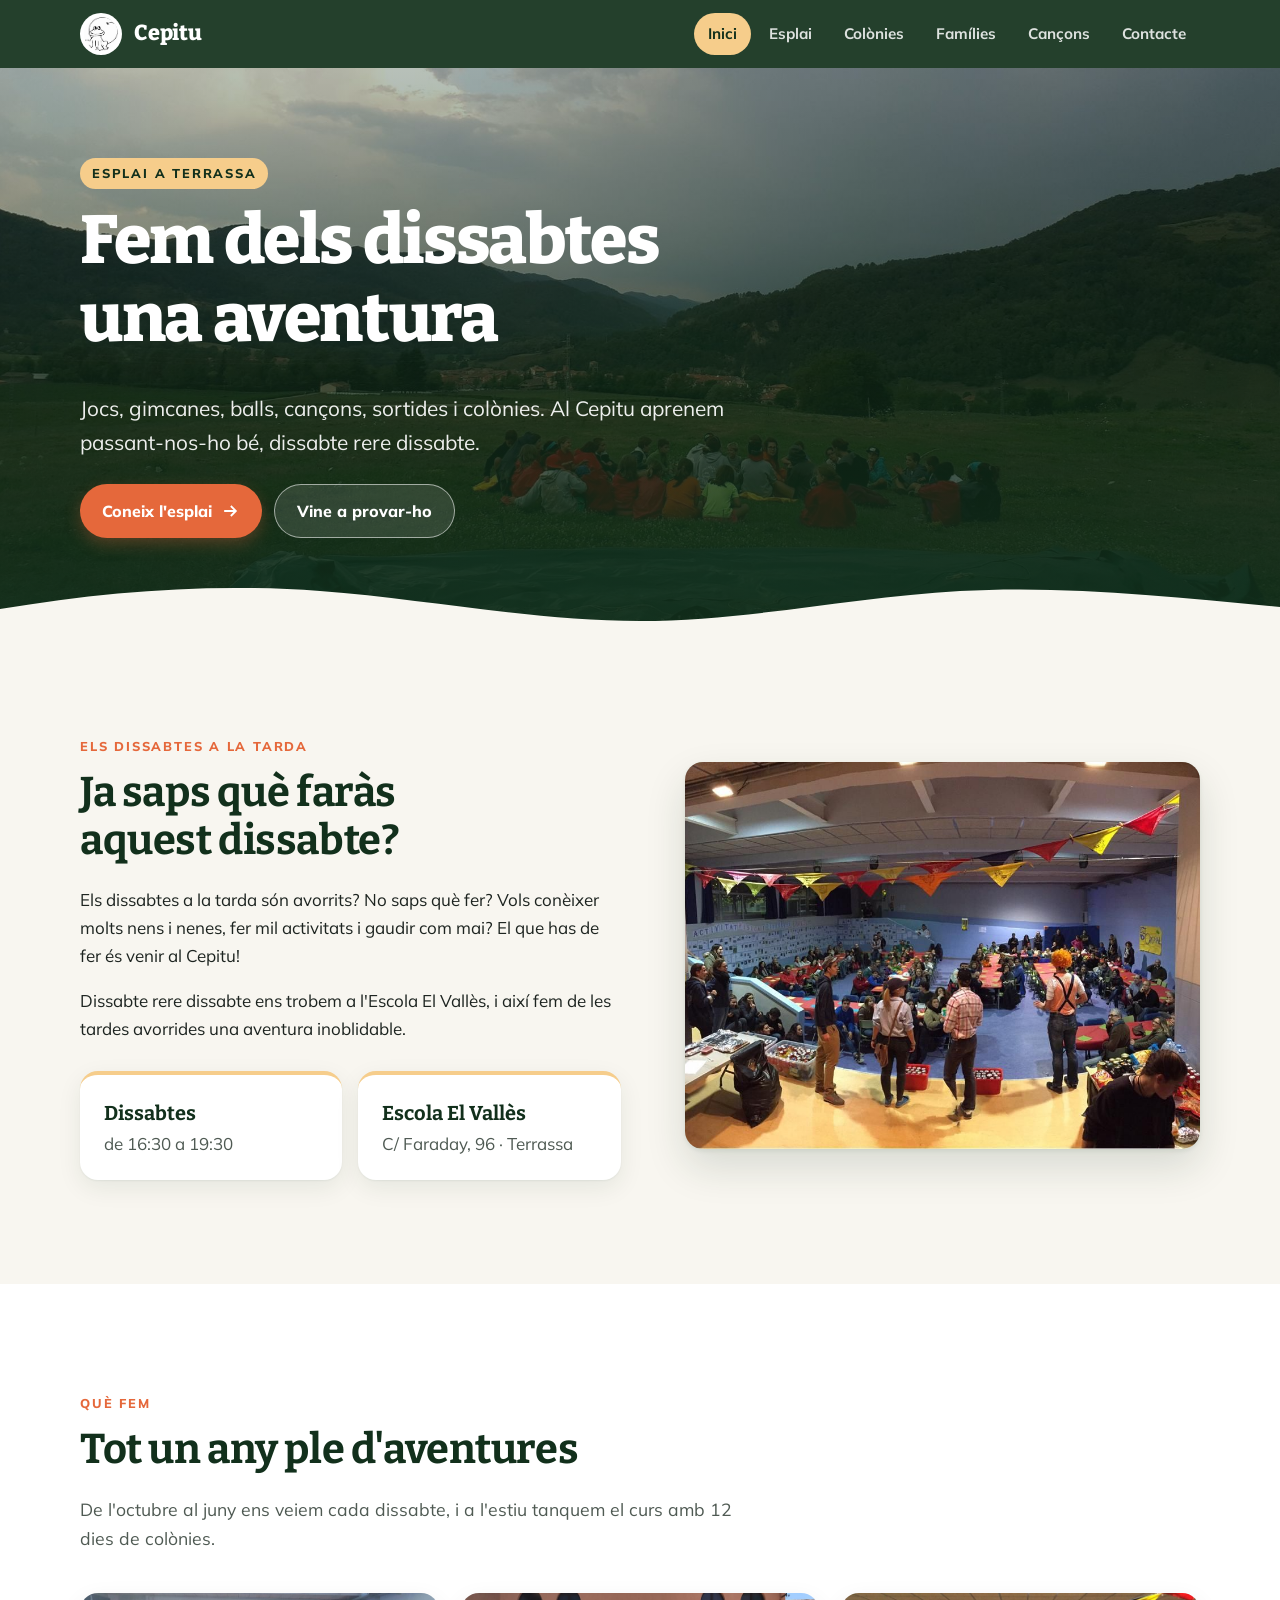
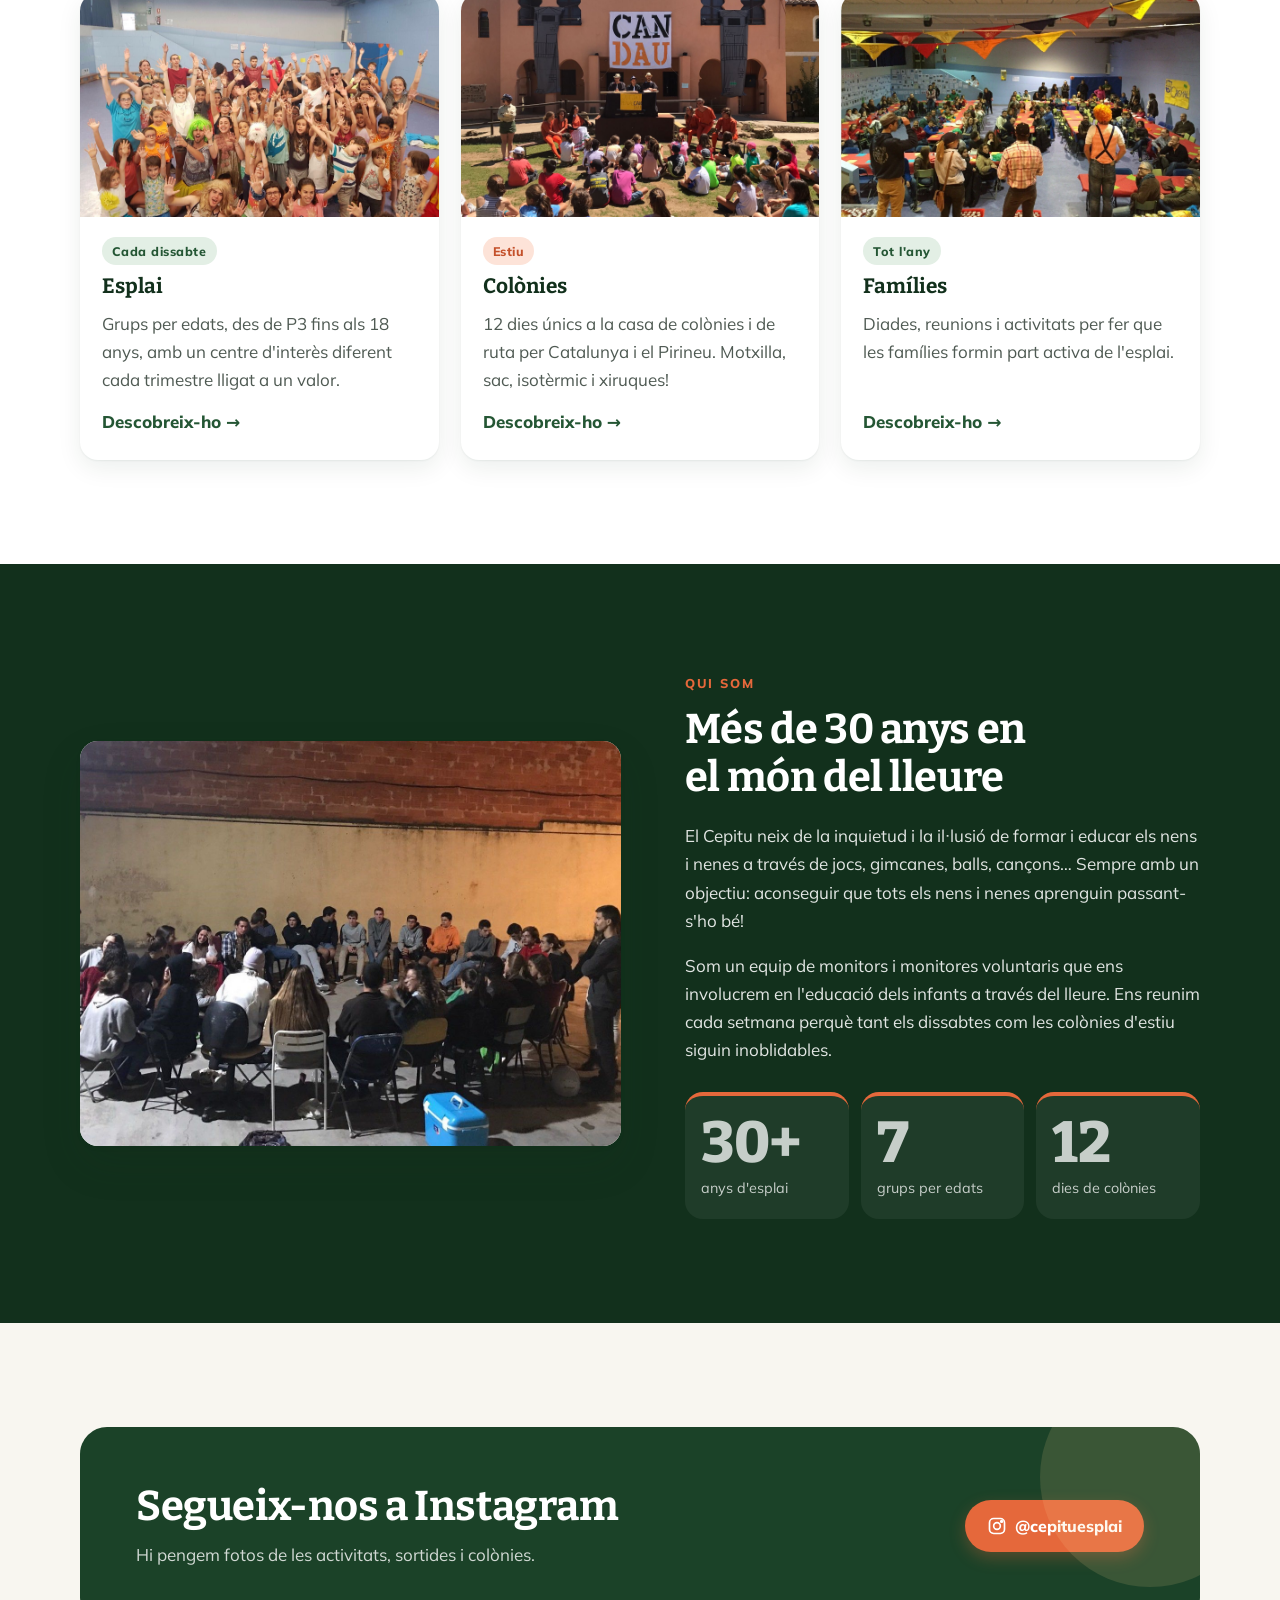
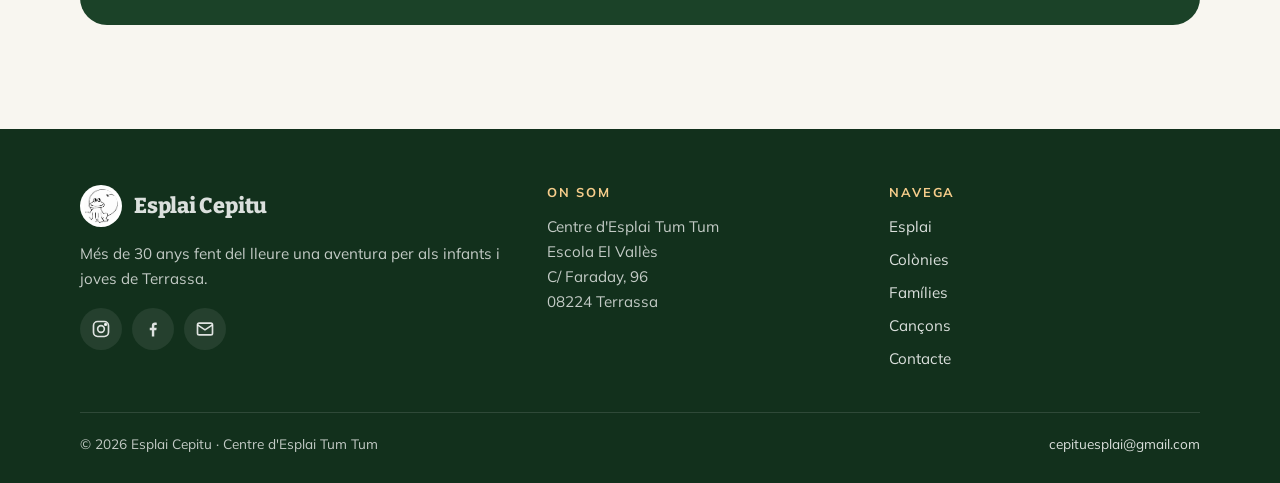
==== index.html @ 1e0032db "Web nova de l'Esplai Cepitu Web estàtica feta de zero (HTML, CSS i JS sense build) amb textos, fotos" ====
<!doctype html>
<html lang="ca">
<head>
  <meta charset="utf-8">
  <meta name="viewport" content="width=device-width, initial-scale=1">
  <title>Esplai Cepitu · Terrassa</title>
  <meta name="description" content="Esplai Cepitu (Centre d'Esplai Tum Tum) de Terrassa: esplai els dissabtes, colònies d'estiu i activitats per a infants i joves de 3 a 18 anys.">
  <meta name="theme-color" content="#12301c">
  <meta property="og:title" content="Esplai Cepitu · Terrassa">
  <meta property="og:description" content="Esplai Cepitu (Centre d'Esplai Tum Tum) de Terrassa: esplai els dissabtes, colònies d'estiu i activitats per a infants i joves de 3 a 18 anys.">
  <meta property="og:image" content="assets/img/hero/inici.jpg">
  <meta property="og:locale" content="ca_ES">
  <link rel="icon" href="assets/img/logo/granota.png">
  <link rel="preconnect" href="https://fonts.googleapis.com">
  <link rel="preconnect" href="https://fonts.gstatic.com" crossorigin>
  <link rel="stylesheet" href="https://fonts.googleapis.com/css2?family=Bitter:wght@600;700;800&family=Mulish:wght@400;600;700;800&display=swap">
  <link rel="stylesheet" href="assets/css/style.css">
  <script src="assets/js/main.js" defer></script>
</head>
<body data-page="index">
  <a class="skip-link" href="#main">Salta al contingut</a>

  <header class="site-header">
    <div class="wrap">
      <a class="brand" href="index.html">
        <img src="assets/img/logo/granota.png" alt="" width="42" height="42">
        <span>Cepitu</span>
      </a>
      <button class="nav-toggle" type="button" aria-expanded="false" aria-controls="site-nav" aria-label="Obre el menú">
        <svg viewBox="0 0 24 24" fill="none" stroke="currentColor" stroke-width="2.2" aria-hidden="true"><path d="M4 7h16M4 12h16M4 17h16"/></svg>
      </button>
      <nav class="site-nav" id="site-nav" aria-label="Principal">
        <ul>
          <li><a href="index.html" data-page="index">Inici</a></li>
          <li><a href="esplai.html" data-page="esplai">Esplai</a></li>
          <li><a href="colonies.html" data-page="colonies">Colònies</a></li>
          <li><a href="families.html" data-page="families">Famílies</a></li>
          <li><a href="cancons.html" data-page="cancons">Cançons</a></li>
          <li><a href="contacte.html" data-page="contacte">Contacte</a></li>
        </ul>
      </nav>
    </div>
  </header>

  <main id="main">
    <section class="hero">
      <img src="assets/img/hero/inici.jpg" alt="Infants de l'esplai asseguts en rotllana en un prat, amb muntanyes al fons" fetchpriority="high">
      <div class="wrap">
        <span class="eyebrow">Esplai a Terrassa</span>
        <h1>Fem dels dissabtes una aventura</h1>
        <p class="lead">Jocs, gimcanes, balls, cançons, sortides i colònies. Al Cepitu aprenem passant-nos-ho bé, dissabte rere dissabte.</p>
        <div class="btn-row">
          <a class="btn" href="esplai.html">Coneix l'esplai <svg viewBox="0 0 24 24" fill="none" stroke="currentColor" stroke-width="2.2" aria-hidden="true"><path d="M5 12h14M13 6l6 6-6 6"/></svg></a>
          <a class="btn btn--ghost" href="contacte.html">Vine a provar-ho</a>
        </div>
      </div>
    </section>
    <svg class="wave" viewBox="0 0 1440 48" preserveAspectRatio="none" aria-hidden="true"><path fill="currentColor" d="M0 30c120-18 240-26 360-18s240 30 360 30 240-24 360-30 240 6 360 16v20H0z"/></svg>

    <section class="section">
      <div class="wrap split">
        <div class="reveal">
          <span class="eyebrow">Els dissabtes a la tarda</span>
          <h2>Ja saps què faràs aquest dissabte?</h2>
          <p>Els dissabtes a la tarda són avorrits? No saps què fer? Vols conèixer molts nens i nenes, fer mil activitats i gaudir com mai? El que has de fer és venir al Cepitu!</p>
          <p>Dissabte rere dissabte ens trobem a l'Escola El Vallès, i així fem de les tardes avorrides una aventura inoblidable.</p>
          <div class="facts" style="margin-top:28px">
            <div class="fact"><strong>Dissabtes</strong><span>de 16:30 a 19:30</span></div>
            <div class="fact"><strong>Escola El Vallès</strong><span>C/ Faraday, 96 · Terrassa</span></div>
          </div>
        </div>
        <div class="photo photo--tilt reveal">
          <img src="assets/img/galeria/diada.jpg" alt="Infants i monitors de l'esplai durant una diada" loading="lazy">
        </div>
      </div>
    </section>

    <section class="section section--white">
      <div class="wrap">
        <div class="section-head reveal">
          <span class="eyebrow">Què fem</span>
          <h2>Tot un any ple d'aventures</h2>
          <p>De l'octubre al juny ens veiem cada dissabte, i a l'estiu tanquem el curs amb 12 dies de colònies.</p>
        </div>
        <div class="grid grid--3">
        <article class="card reveal">
          <div class="card__img"><img src="assets/img/hero/esplai.jpg" alt="" loading="lazy"></div>
          <div class="card__body">
            <span class="tag">Cada dissabte</span>
            <h3>Esplai</h3>
            <p>Grups per edats, des de P3 fins als 18 anys, amb un centre d'interès diferent cada trimestre lligat a un valor.</p>
            <a class="more stretched" href="esplai.html">Descobreix-ho →</a>
          </div>
        </article>
        <article class="card reveal">
          <div class="card__img"><img src="assets/img/hero/colonies.jpg" alt="" loading="lazy"></div>
          <div class="card__body">
            <span class="tag tag--coral">Estiu</span>
            <h3>Colònies</h3>
            <p>12 dies únics a la casa de colònies i de ruta per Catalunya i el Pirineu. Motxilla, sac, isotèrmic i xiruques!</p>
            <a class="more stretched" href="colonies.html">Descobreix-ho →</a>
          </div>
        </article>
        <article class="card reveal">
          <div class="card__img"><img src="assets/img/hero/families.jpg" alt="" loading="lazy"></div>
          <div class="card__body">
            <span class="tag">Tot l'any</span>
            <h3>Famílies</h3>
            <p>Diades, reunions i activitats per fer que les famílies formin part activa de l'esplai.</p>
            <a class="more stretched" href="families.html">Descobreix-ho →</a>
          </div>
        </article>
        </div>
      </div>
    </section>

    <section class="section section--green" id="qui-som">
      <div class="wrap split split--reverse">
        <div class="reveal">
          <span class="eyebrow">Qui som</span>
          <h2>Més de 30 anys en el món del lleure</h2>
          <p>El Cepitu neix de la inquietud i la il·lusió de formar i educar els nens i nenes a través de jocs, gimcanes, balls, cançons… Sempre amb un objectiu: aconseguir que tots els nens i nenes aprenguin passant-s'ho bé!</p>
          <p>Som un equip de monitors i monitores voluntaris que ens involucrem en l'educació dels infants a través del lleure. Ens reunim cada setmana perquè tant els dissabtes com les colònies d'estiu siguin inoblidables.</p>
          <div class="facts facts--stats" style="margin-top:28px">
            <div class="fact"><span class="stat-num">30+</span><span>anys d'esplai</span></div>
            <div class="fact"><span class="stat-num">7</span><span>grups per edats</span></div>
            <div class="fact"><span class="stat-num">12</span><span>dies de colònies</span></div>
          </div>
        </div>
        <div class="photo reveal">
          <img src="assets/img/hero/monitors.jpg" alt="L'equip de monitors i monitores del Cepitu" loading="lazy">
        </div>
      </div>
    </section>

    <section class="section">
      <div class="wrap">
        <div class="cta reveal">
          <div>
            <h2>Segueix-nos a Instagram</h2>
            <p>Hi pengem fotos de les activitats, sortides i colònies.</p>
          </div>
          <a class="btn" href="https://www.instagram.com/cepituesplai/" rel="noopener"><svg viewBox="0 0 24 24" fill="none" stroke="currentColor" stroke-width="2" aria-hidden="true"><rect x="3" y="3" width="18" height="18" rx="5"/><circle cx="12" cy="12" r="4"/><circle cx="17.5" cy="6.5" r="1" fill="currentColor"/></svg> @cepituesplai</a>
        </div>
      </div>
    </section>
  </main>

  <footer class="site-footer">
    <div class="wrap">
      <div class="footer-grid">
        <div>
          <a class="brand" href="index.html">
            <img src="assets/img/logo/granota.png" alt="" width="42" height="42">
            <span>Esplai Cepitu</span>
          </a>
          <p style="margin-top:14px">Més de 30 anys fent del lleure una aventura per als infants i joves de Terrassa.</p>
          <div class="social">
            <a href="https://www.instagram.com/cepituesplai/" aria-label="Instagram" rel="noopener"><svg viewBox="0 0 24 24" fill="none" stroke="currentColor" stroke-width="2" aria-hidden="true"><rect x="3" y="3" width="18" height="18" rx="5"/><circle cx="12" cy="12" r="4"/><circle cx="17.5" cy="6.5" r="1" fill="currentColor"/></svg></a>
            <a href="https://www.facebook.com/cepituesplai/" aria-label="Facebook" rel="noopener"><svg viewBox="0 0 24 24" fill="currentColor" aria-hidden="true"><path d="M13.5 21v-7.5h2.5l.4-3h-2.9V8.6c0-.9.3-1.5 1.5-1.5h1.5V4.4c-.3 0-1.2-.1-2.2-.1-2.2 0-3.7 1.3-3.7 3.8v2.4H8.1v3h2.5V21h2.9z"/></svg></a>
            <a href="mailto:cepituesplai@gmail.com" aria-label="Correu electrònic"><svg viewBox="0 0 24 24" fill="none" stroke="currentColor" stroke-width="2" aria-hidden="true"><rect x="3" y="5" width="18" height="14" rx="2"/><path d="m3 7 9 6 9-6"/></svg></a>
          </div>
        </div>
        <div>
          <h3>On som</h3>
          <address>
            Centre d'Esplai Tum Tum<br>
            Escola El Vallès<br>
            C/ Faraday, 96<br>
            08224 Terrassa
          </address>
        </div>
        <div>
          <h3>Navega</h3>
          <ul>
            <li><a href="esplai.html">Esplai</a></li>
            <li><a href="colonies.html">Colònies</a></li>
            <li><a href="families.html">Famílies</a></li>
            <li><a href="cancons.html">Cançons</a></li>
            <li><a href="contacte.html">Contacte</a></li>
          </ul>
        </div>
      </div>
      <div class="footer-bottom">
        <span>© <span id="year">2026</span> Esplai Cepitu · Centre d'Esplai Tum Tum</span>
        <a href="mailto:cepituesplai@gmail.com">cepituesplai@gmail.com</a>
      </div>
    </div>
  </footer>
</body>
</html>
---- assets/css/style.css ----
/* ==========================================================================
   Esplai Cepitu — estils globals
   Paleta heretada de la web antiga (verd fosc, crema, blanc fum) modernitzada.
   ========================================================================== */

:root {
  --green-900: #12301c;
  --green-800: #1b4228;
  --green-700: #245634;
  --green-500: #3d8b54;
  --green-100: #e3efe5;
  --cream: #f6cd8b;
  --cream-soft: #fbe9c8;
  --paper: #f8f6f0;
  --white: #ffffff;
  --coral: #e5683b;
  --coral-dark: #c4502a;
  --ink: #1d2420;
  --ink-soft: #4f5a53;
  --line: #e2ddd0;

  --font-display: "Bitter", Georgia, serif;
  --font-body: "Mulish", system-ui, -apple-system, "Segoe UI", sans-serif;

  --radius: 18px;
  --radius-sm: 10px;
  --shadow: 0 1px 2px rgb(18 48 28 / 6%), 0 8px 24px rgb(18 48 28 / 8%);
  --shadow-lg: 0 2px 4px rgb(18 48 28 / 8%), 0 18px 40px rgb(18 48 28 / 14%);
  --wrap: 1120px;
  --gutter: clamp(16px, 4vw, 32px);
}

*,
*::before,
*::after { box-sizing: border-box; }

html { scroll-behavior: smooth; -webkit-text-size-adjust: 100%; }

body {
  margin: 0;
  font-family: var(--font-body);
  font-size: 1.0625rem;
  line-height: 1.65;
  color: var(--ink);
  background: var(--paper);
  -webkit-font-smoothing: antialiased;
}

img { max-width: 100%; display: block; }
a { color: var(--green-700); text-underline-offset: 3px; }
a:hover { color: var(--coral-dark); }

h1, h2, h3 {
  font-family: var(--font-display);
  line-height: 1.15;
  color: var(--green-900);
  margin: 0 0 .5em;
  text-wrap: balance;
}
h1 { font-size: clamp(2.4rem, 6vw, 4.25rem); font-weight: 800; letter-spacing: -.02em; }
h2 { font-size: clamp(1.8rem, 3.6vw, 2.6rem); font-weight: 700; letter-spacing: -.01em; }
h3 { font-size: 1.3rem; font-weight: 700; }
p { margin: 0 0 1em; text-wrap: pretty; }

.wrap { width: min(100% - 2 * var(--gutter), var(--wrap)); margin-inline: auto; }

.skip-link {
  position: absolute; left: -999px; top: 8px; z-index: 100;
  background: var(--green-900); color: var(--white); padding: 8px 14px; border-radius: 8px;
}
.skip-link:focus { left: 8px; }

:focus-visible { outline: 3px solid var(--coral); outline-offset: 3px; border-radius: 4px; }

/* ---------- Capçalera ---------- */

.site-header {
  position: sticky; top: 0; z-index: 50;
  background: rgb(18 48 28 / 92%);
  backdrop-filter: saturate(140%) blur(10px);
  -webkit-backdrop-filter: saturate(140%) blur(10px);
  color: var(--white);
}
.site-header .wrap {
  display: flex; align-items: center; justify-content: space-between;
  gap: 16px; min-height: 68px;
}
.brand {
  display: flex; align-items: center; gap: 12px;
  color: var(--white); text-decoration: none;
  font-family: var(--font-display); font-weight: 800; font-size: 1.35rem; letter-spacing: -.01em;
}
.brand:hover { color: var(--cream); }
.brand img {
  width: 42px; height: 42px; padding: 4px;
  background: var(--white); border-radius: 50%;
}

.nav-toggle {
  display: none;
  background: none; border: 0; color: var(--white); cursor: pointer;
  width: 44px; height: 44px; border-radius: 10px;
}
.nav-toggle svg { width: 26px; height: 26px; }

.site-nav ul {
  display: flex; gap: 4px; list-style: none; margin: 0; padding: 0;
}
.site-nav a {
  display: block; padding: 8px 14px; border-radius: 999px;
  color: rgb(255 255 255 / 85%); text-decoration: none; font-weight: 700; font-size: .95rem;
  transition: background-color .15s, color .15s;
}
.site-nav a:hover { background: rgb(255 255 255 / 10%); color: var(--white); }
.site-nav a[aria-current="page"] { background: var(--cream); color: var(--green-900); }

@media (max-width: 880px) {
  .nav-toggle { display: inline-grid; place-items: center; }
  .site-nav {
    position: absolute; inset: 68px 0 auto 0;
    background: var(--green-900);
    padding: 8px var(--gutter) 20px;
    display: none;
    box-shadow: 0 20px 30px rgb(0 0 0 / 20%);
  }
  .site-nav.is-open { display: block; }
  .site-nav ul { flex-direction: column; }
  .site-nav a { padding: 12px 16px; font-size: 1.05rem; }
}

/* ---------- Hero ---------- */

.hero {
  position: relative; isolation: isolate;
  min-height: clamp(380px, 62vh, 620px);
  display: grid; align-items: end;
  color: var(--white);
  background: var(--green-900);
  overflow: hidden;
}
.hero > img {
  position: absolute; inset: 0; z-index: -2;
  width: 100%; height: 100%; object-fit: cover;
}
.hero::before {
  content: ""; position: absolute; inset: 0; z-index: -1;
  background:
    linear-gradient(180deg, rgb(18 48 28 / 30%) 0%, rgb(18 48 28 / 50%) 45%, rgb(18 48 28 / 90%) 100%);
}
.hero .wrap { padding-block: 72px 88px; }
.hero h1 { color: var(--white); max-width: 14ch; }
.hero .lead { font-size: clamp(1.1rem, 2vw, 1.3rem); max-width: 56ch; color: rgb(255 255 255 / 92%); }
.hero--short { min-height: clamp(280px, 44vh, 420px); }
.hero--short .wrap { padding-block: 56px 72px; }

.eyebrow {
  display: inline-block;
  font-weight: 800; font-size: .8rem; letter-spacing: .14em; text-transform: uppercase;
  color: var(--coral); margin-bottom: 12px;
}
.hero .eyebrow {
  color: var(--green-900); background: var(--cream);
  padding: 5px 12px; border-radius: 999px;
}

/* Onada inferior que separa hero i contingut */
.wave {
  display: block; width: 100%; height: 48px;
  margin-top: -47px; position: relative; z-index: 1;
  color: var(--paper);
}
.section--white + .wave, .wave--white { color: var(--white); }

/* ---------- Botons ---------- */

.btn-row { display: flex; flex-wrap: wrap; gap: 12px; margin-top: 24px; }
.btn {
  display: inline-flex; align-items: center; gap: 8px;
  padding: 13px 22px; border-radius: 999px;
  font-weight: 800; text-decoration: none; font-size: 1rem;
  background: var(--coral); color: var(--white);
  transition: transform .15s, background-color .15s, box-shadow .15s;
  box-shadow: 0 6px 16px rgb(229 104 59 / 30%);
}
.btn:hover { background: var(--coral-dark); color: var(--white); transform: translateY(-1px); }
.btn--ghost {
  background: rgb(255 255 255 / 12%); box-shadow: none;
  border: 1.5px solid rgb(255 255 255 / 55%);
}
.btn--ghost:hover { background: rgb(255 255 255 / 22%); }
.btn--green { background: var(--green-700); box-shadow: 0 6px 16px rgb(36 86 52 / 25%); }
.btn--green:hover { background: var(--green-900); }
.btn svg { width: 20px; height: 20px; }

/* ---------- Seccions ---------- */

.section { padding-block: clamp(56px, 9vw, 104px); }
.section--white { background: var(--white); }
.section--green { background: var(--green-900); color: rgb(255 255 255 / 88%); }
.section--green h2, .section--green h3 { color: var(--white); }
.section--cream { background: var(--cream-soft); }

.section-head { max-width: 680px; margin-bottom: 40px; }
.section-head p { color: var(--ink-soft); font-size: 1.1rem; }
.section--green .section-head p { color: rgb(255 255 255 / 75%); }

.split {
  display: grid; gap: clamp(28px, 5vw, 64px);
  grid-template-columns: 1.05fr 1fr; align-items: center;
}
.split--reverse > :first-child { order: 2; }
@media (max-width: 820px) {
  .split { grid-template-columns: 1fr; }
  .split--reverse > :first-child { order: 0; }
}

.photo {
  border-radius: var(--radius); overflow: hidden; box-shadow: var(--shadow-lg);
  aspect-ratio: 4 / 3; background: var(--green-100);
}
.photo img { width: 100%; height: 100%; object-fit: cover; }
.photo--tilt { transform: rotate(-1.5deg); }

/* ---------- Targetes ---------- */

.grid {
  display: grid; gap: 22px;
  grid-template-columns: repeat(auto-fill, minmax(min(100%, 260px), 1fr));
}
.grid--3 { grid-template-columns: repeat(auto-fill, minmax(min(100%, 300px), 1fr)); }

.card {
  background: var(--white); border-radius: var(--radius);
  box-shadow: var(--shadow); overflow: hidden;
  display: flex; flex-direction: column;
  transition: transform .2s, box-shadow .2s;
}
.card:hover { transform: translateY(-3px); box-shadow: var(--shadow-lg); }
.card__img { aspect-ratio: 16 / 10; background: var(--green-100); overflow: hidden; }
.card__img img { width: 100%; height: 100%; object-fit: cover; }
.card__body { padding: 20px 22px 24px; flex: 1; display: flex; flex-direction: column; }
.card__body p { color: var(--ink-soft); margin-bottom: 0; }
.card__body .more { margin-top: auto; padding-top: 14px; font-weight: 800; text-decoration: none; }
.card a.stretched::after { content: ""; position: absolute; inset: 0; }
.card:has(a.stretched) { position: relative; }

.tag {
  align-self: flex-start;
  display: inline-block; font-size: .78rem; font-weight: 800; letter-spacing: .04em;
  padding: 4px 10px; border-radius: 999px; margin-bottom: 10px;
  background: var(--green-100); color: var(--green-700);
}
.tag--coral { background: #fde3d8; color: var(--coral-dark); }

/* Dades ràpides (on i quan, xifres) */
.facts {
  display: grid; gap: 16px;
  grid-template-columns: repeat(auto-fit, minmax(min(100%, 220px), 1fr));
}
.fact {
  background: var(--white); border-radius: var(--radius); padding: 22px 24px;
  box-shadow: var(--shadow); border-top: 4px solid var(--cream);
}
.fact strong { display: block; font-family: var(--font-display); font-size: 1.25rem; color: var(--green-900); }
.fact span { color: var(--ink-soft); }
.section--green .fact { background: rgb(255 255 255 / 6%); box-shadow: none; border-top-color: var(--coral); }
.section--green .fact strong { color: var(--cream); }
.section--green .fact span { color: rgb(255 255 255 / 75%); }

.facts--stats { grid-template-columns: repeat(3, minmax(0, 1fr)); gap: 12px; }
.facts--stats .fact { padding: 18px 16px; }
.facts--stats .fact span:last-child { display: block; font-size: .9rem; margin-top: 6px; }

.stat-num {
  font-family: var(--font-display); font-weight: 800;
  font-size: clamp(2.6rem, 6vw, 3.6rem); line-height: 1; color: var(--cream);
}

/* Llista de grups compacta (taula d'edats) */
.ages { list-style: none; padding: 0; margin: 0; display: grid; gap: 10px; }
.ages li {
  display: flex; justify-content: space-between; gap: 16px; align-items: baseline;
  padding: 14px 18px; background: var(--white); border-radius: var(--radius-sm);
  box-shadow: var(--shadow);
}
.ages b { font-family: var(--font-display); color: var(--green-900); }
.ages span { color: var(--ink-soft); text-align: right; font-size: .95rem; }

/* Galeria de logos de colònies */
.logos {
  display: grid; gap: 18px;
  grid-template-columns: repeat(auto-fill, minmax(min(100%, 160px), 1fr));
}
.logos figure {
  margin: 0; background: var(--white); border-radius: var(--radius);
  padding: 18px; box-shadow: var(--shadow); text-align: center;
}
.logos img { aspect-ratio: 1; object-fit: contain; width: 100%; }
.logos figcaption { margin-top: 10px; font-weight: 800; color: var(--green-700); }

/* ---------- Cançons ---------- */

.songs { display: grid; gap: 28px; grid-template-columns: 280px 1fr; align-items: start; }
@media (max-width: 820px) { .songs { grid-template-columns: 1fr; } }

.song-list { display: grid; gap: 8px; position: sticky; top: 88px; }
@media (max-width: 820px) {
  .song-list { position: static; grid-auto-flow: column; grid-auto-columns: max-content; overflow-x: auto; padding-bottom: 6px; }
}
.song-list button {
  font: inherit; text-align: left; cursor: pointer;
  border: 1.5px solid var(--line); background: var(--white); color: var(--ink);
  padding: 12px 16px; border-radius: var(--radius-sm);
  display: flex; justify-content: space-between; gap: 12px; align-items: center;
  transition: border-color .15s, background-color .15s;
}
.song-list button small { color: var(--ink-soft); font-weight: 700; }
.song-list button:hover { border-color: var(--green-500); }
.song-list button[aria-pressed="true"] {
  background: var(--green-900); border-color: var(--green-900); color: var(--white);
}
.song-list button[aria-pressed="true"] small { color: var(--cream); }

.lyrics {
  background: var(--white); border-radius: var(--radius); box-shadow: var(--shadow);
  padding: clamp(24px, 5vw, 48px); min-height: 320px;
}
.lyrics h2 { margin-bottom: .2em; }
.lyrics .rhythm { color: var(--coral-dark); font-weight: 700; margin-bottom: 1.6em; }
.lyrics .stanza { margin: 0 0 1.4em; white-space: pre-line; }
.lyrics .stanza.chorus {
  border-left: 4px solid var(--cream); padding-left: 16px; font-weight: 700; color: var(--green-800);
}

/* ---------- Contacte ---------- */

.contact-list { list-style: none; padding: 0; margin: 0; display: grid; gap: 14px; }
.contact-list li { display: flex; gap: 14px; align-items: flex-start; }
.contact-list .ico {
  flex: none; width: 44px; height: 44px; border-radius: 12px;
  display: grid; place-items: center; background: var(--green-100); color: var(--green-700);
}
.contact-list .ico svg { width: 22px; height: 22px; }
.contact-list strong { display: block; color: var(--green-900); }

.map {
  border-radius: var(--radius); overflow: hidden; box-shadow: var(--shadow-lg);
  aspect-ratio: 4 / 3; background: var(--green-100);
}
.map iframe { border: 0; width: 100%; height: 100%; }

.note {
  background: var(--cream-soft); border-left: 4px solid var(--cream);
  padding: 14px 18px; border-radius: var(--radius-sm); color: var(--ink-soft); font-size: .95rem;
}

/* ---------- CTA ---------- */

.cta {
  background: var(--green-800); color: var(--white);
  border-radius: calc(var(--radius) * 1.5);
  padding: clamp(32px, 6vw, 56px);
  display: grid; gap: 24px; grid-template-columns: 1fr auto; align-items: center;
  position: relative; overflow: hidden;
}
.cta::after {
  content: ""; position: absolute; right: -60px; top: -60px;
  width: 220px; height: 220px; border-radius: 50%;
  background: rgb(246 205 139 / 14%);
}
.cta h2 { color: var(--white); margin-bottom: .25em; }
.cta p { margin: 0; color: rgb(255 255 255 / 80%); }
@media (max-width: 720px) { .cta { grid-template-columns: 1fr; } }

/* ---------- Peu ---------- */

.site-footer {
  background: var(--green-900); color: rgb(255 255 255 / 75%);
  padding-block: 56px 28px; font-size: .95rem;
}
.site-footer a { color: rgb(255 255 255 / 85%); text-decoration: none; }
.site-footer a:hover { color: var(--cream); }
.footer-grid {
  display: grid; gap: 32px;
  grid-template-columns: 1.4fr 1fr 1fr;
}
@media (max-width: 760px) { .footer-grid { grid-template-columns: 1fr; } }
.site-footer h3 {
  color: var(--cream); font-family: var(--font-body); font-size: .8rem;
  letter-spacing: .14em; text-transform: uppercase; margin-bottom: 14px;
}
.site-footer ul { list-style: none; margin: 0; padding: 0; display: grid; gap: 8px; }
.site-footer address { font-style: normal; }
.social { display: flex; gap: 10px; margin-top: 16px; }
.social a {
  width: 42px; height: 42px; border-radius: 50%; display: grid; place-items: center;
  background: rgb(255 255 255 / 8%); transition: background-color .15s;
}
.social a:hover { background: var(--coral); color: var(--white); }
.social svg { width: 20px; height: 20px; }
.footer-bottom {
  margin-top: 40px; padding-top: 20px; border-top: 1px solid rgb(255 255 255 / 12%);
  display: flex; flex-wrap: wrap; justify-content: space-between; gap: 8px; font-size: .85rem;
}

/* ---------- Animació d'entrada ---------- */

@media (prefers-reduced-motion: no-preference) {
  .reveal { opacity: 0; transform: translateY(18px); transition: opacity .6s ease, transform .6s ease; }
  .reveal.is-visible { opacity: 1; transform: none; }
}
@media (prefers-reduced-motion: reduce) {
  html { scroll-behavior: auto; }
  * { transition: none !important; }
}
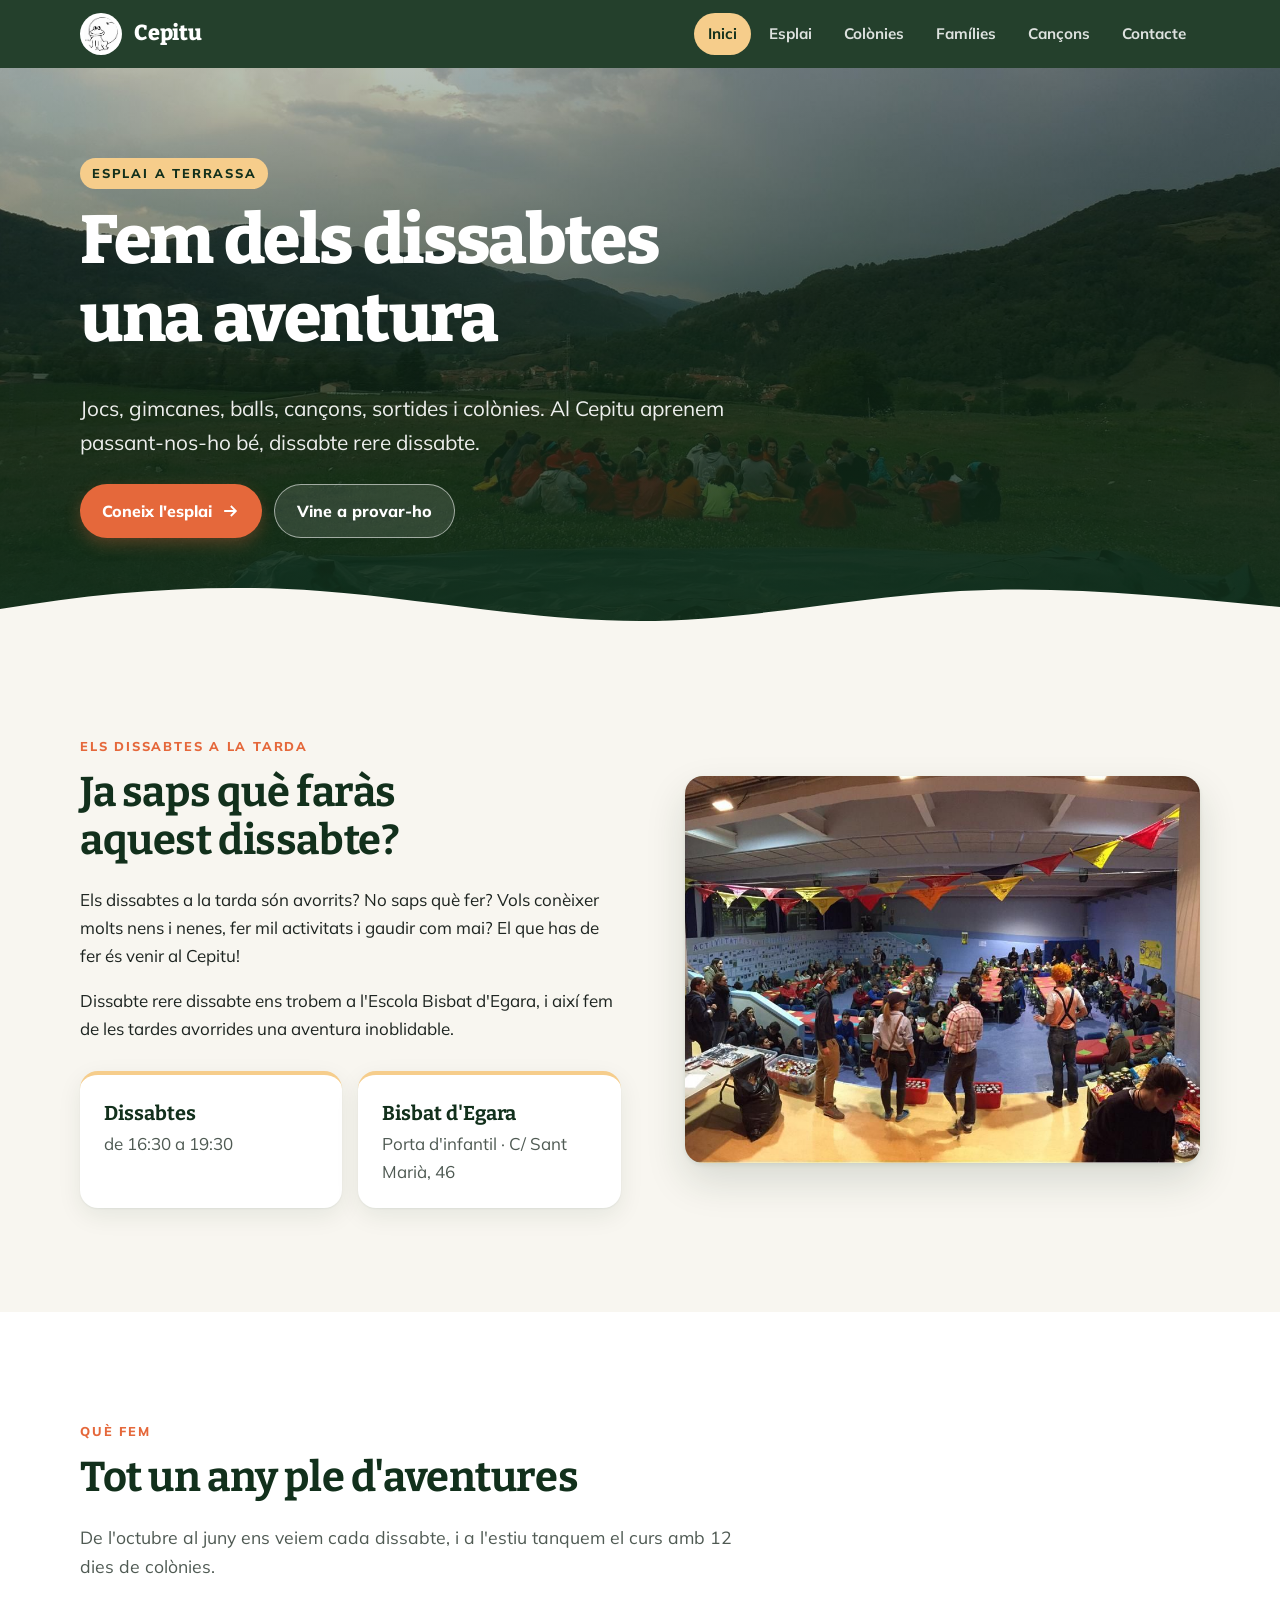
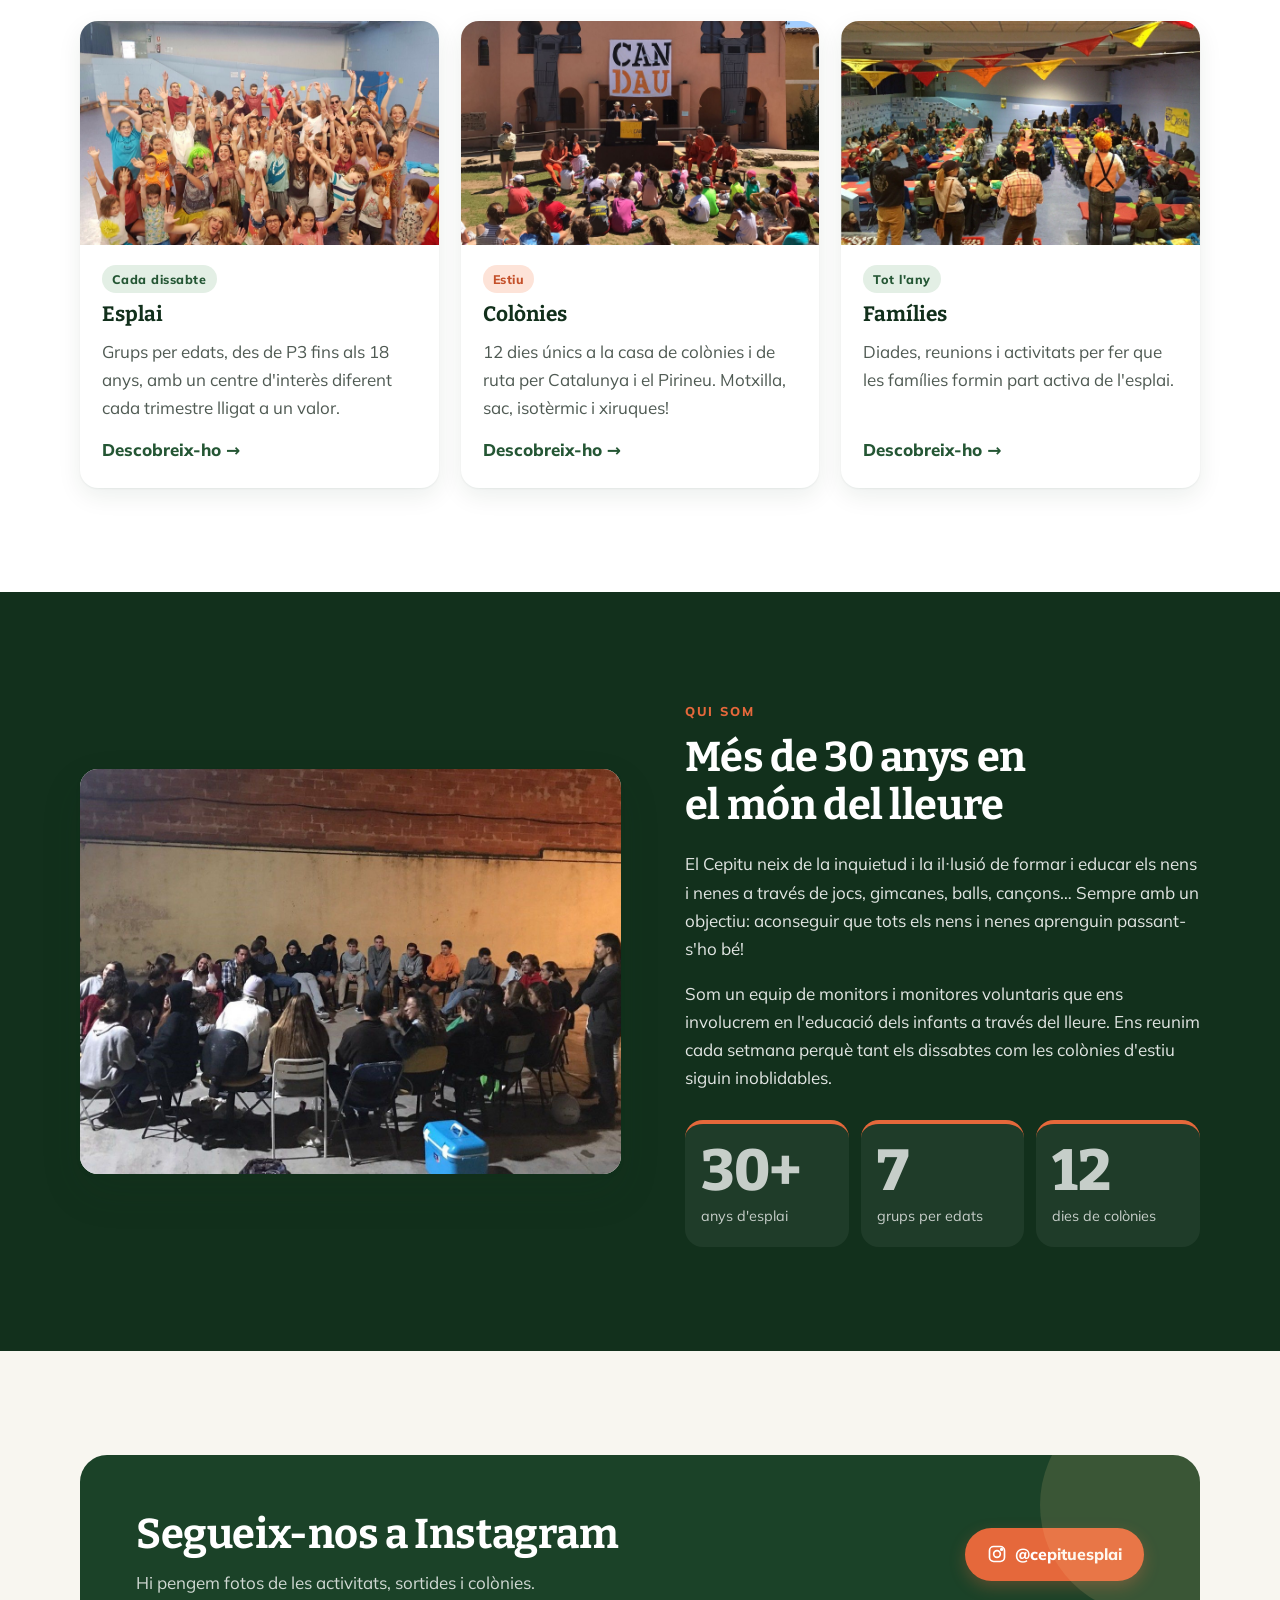
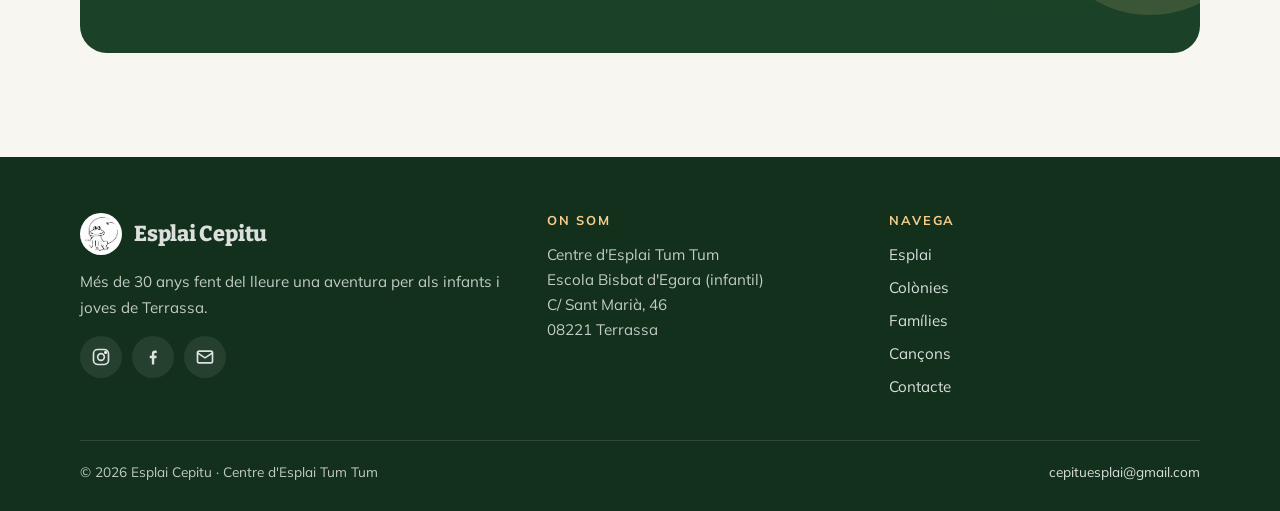
==== commit 3df29b89: "Nova adreça: Escola Bisbat d'Egara, porta d'infantil (C/ Sant Marià, 46) Co-Authored-By: Claude Opus" ====
--- a/index.html
+++ b/index.html
@@ -63,10 +63,10 @@
           <span class="eyebrow">Els dissabtes a la tarda</span>
           <h2>Ja saps què faràs aquest dissabte?</h2>
           <p>Els dissabtes a la tarda són avorrits? No saps què fer? Vols conèixer molts nens i nenes, fer mil activitats i gaudir com mai? El que has de fer és venir al Cepitu!</p>
-          <p>Dissabte rere dissabte ens trobem a l'Escola El Vallès, i així fem de les tardes avorrides una aventura inoblidable.</p>
+          <p>Dissabte rere dissabte ens trobem a l'Escola Bisbat d'Egara, i així fem de les tardes avorrides una aventura inoblidable.</p>
           <div class="facts" style="margin-top:28px">
             <div class="fact"><strong>Dissabtes</strong><span>de 16:30 a 19:30</span></div>
-            <div class="fact"><strong>Escola El Vallès</strong><span>C/ Faraday, 96 · Terrassa</span></div>
+            <div class="fact"><strong>Bisbat d'Egara</strong><span>Porta d'infantil · C/ Sant Marià, 46</span></div>
           </div>
         </div>
         <div class="photo photo--tilt reveal">
@@ -165,9 +165,9 @@
           <h3>On som</h3>
           <address>
             Centre d'Esplai Tum Tum<br>
-            Escola El Vallès<br>
-            C/ Faraday, 96<br>
-            08224 Terrassa
+            Escola Bisbat d'Egara (infantil)<br>
+            C/ Sant Marià, 46<br>
+            08221 Terrassa
           </address>
         </div>
         <div>
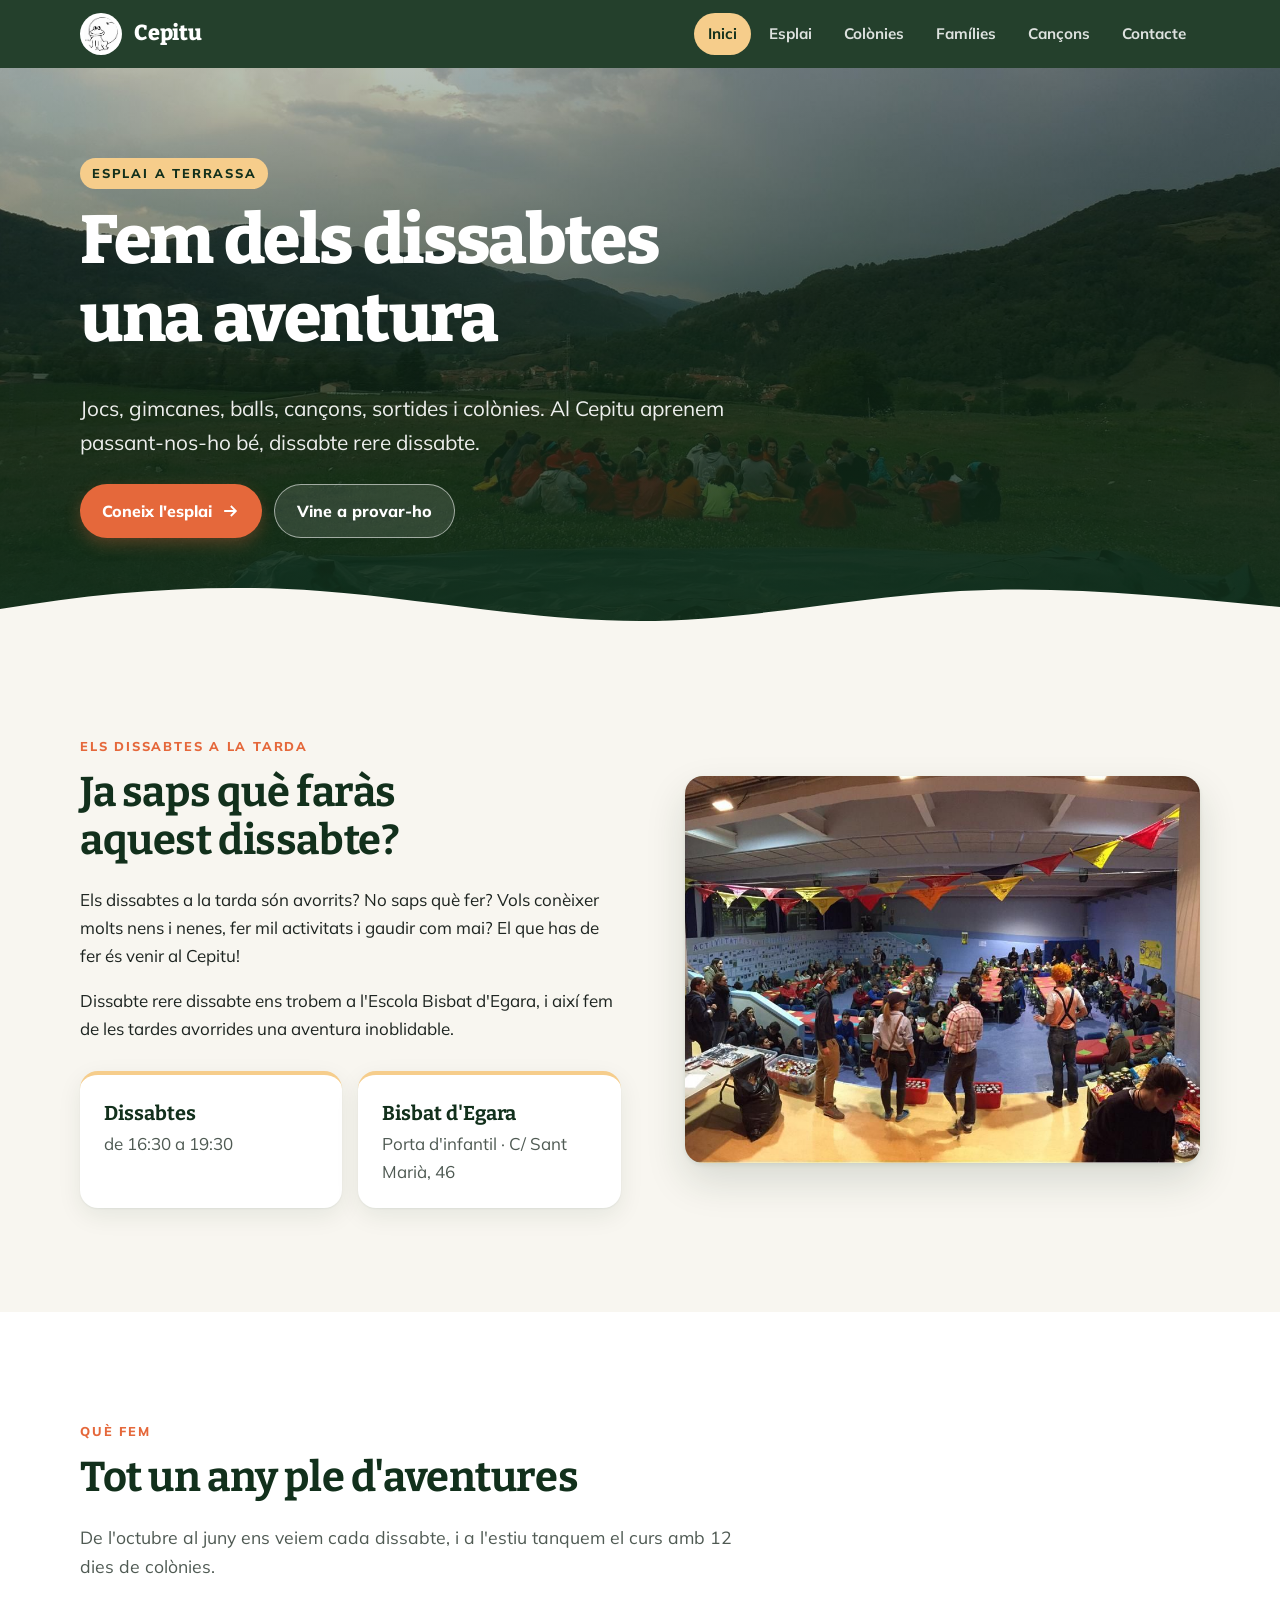
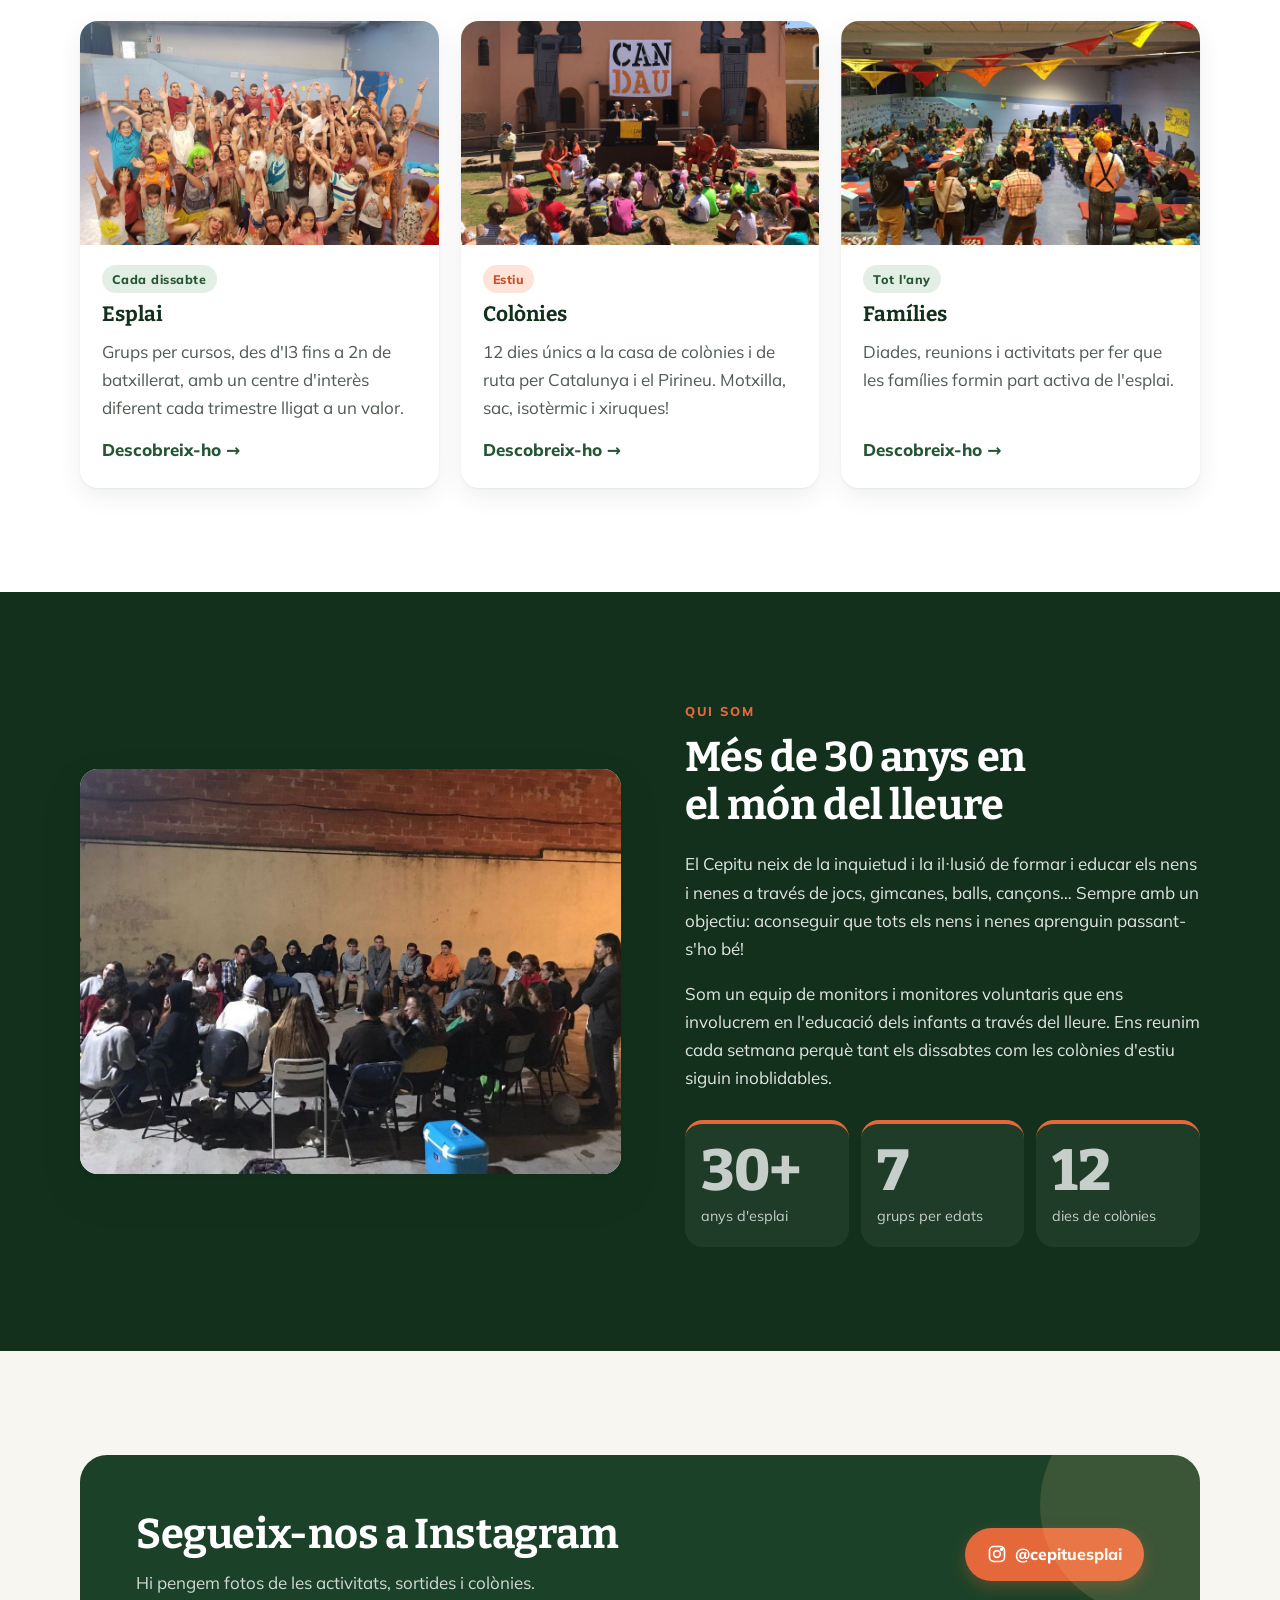
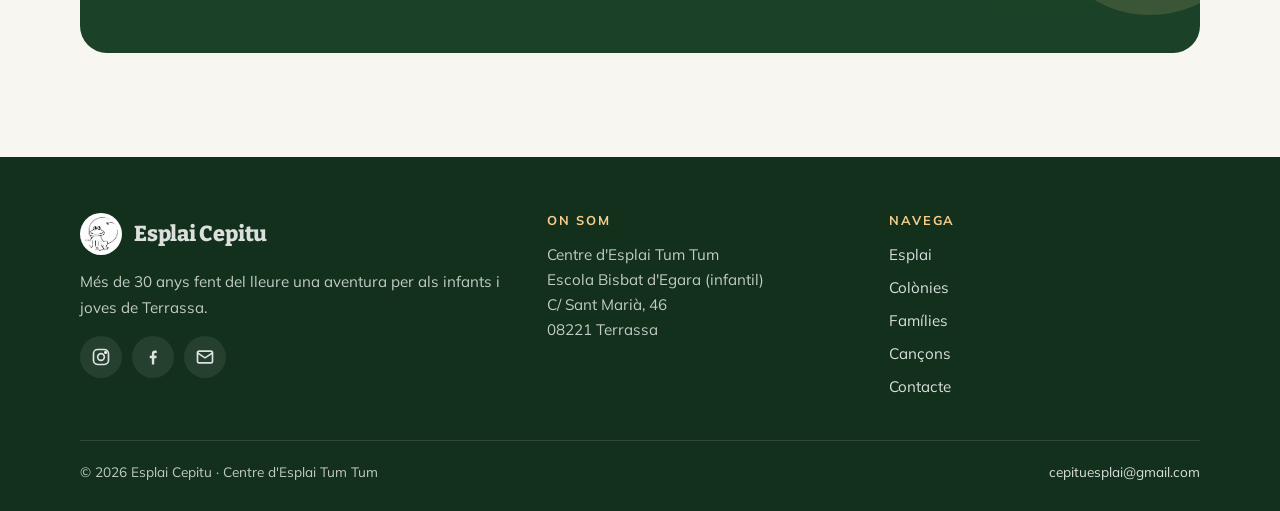
==== commit 9617e38d: "Grups de l'esplai per cursos, sense edats Co-Authored-By: Claude Opus 5.5 <noreply@anthropic.com>" ====
--- a/index.html
+++ b/index.html
@@ -4,10 +4,10 @@
   <meta charset="utf-8">
   <meta name="viewport" content="width=device-width, initial-scale=1">
   <title>Esplai Cepitu · Terrassa</title>
-  <meta name="description" content="Esplai Cepitu (Centre d'Esplai Tum Tum) de Terrassa: esplai els dissabtes, colònies d'estiu i activitats per a infants i joves de 3 a 18 anys.">
+  <meta name="description" content="Esplai Cepitu (Centre d'Esplai Tum Tum) de Terrassa: esplai els dissabtes, colònies d'estiu i activitats per a infants i joves a partir de 3 anys.">
   <meta name="theme-color" content="#12301c">
   <meta property="og:title" content="Esplai Cepitu · Terrassa">
-  <meta property="og:description" content="Esplai Cepitu (Centre d'Esplai Tum Tum) de Terrassa: esplai els dissabtes, colònies d'estiu i activitats per a infants i joves de 3 a 18 anys.">
+  <meta property="og:description" content="Esplai Cepitu (Centre d'Esplai Tum Tum) de Terrassa: esplai els dissabtes, colònies d'estiu i activitats per a infants i joves a partir de 3 anys.">
   <meta property="og:image" content="assets/img/hero/inici.jpg">
   <meta property="og:locale" content="ca_ES">
   <link rel="icon" href="assets/img/logo/granota.png">
@@ -88,7 +88,7 @@
           <div class="card__body">
             <span class="tag">Cada dissabte</span>
             <h3>Esplai</h3>
-            <p>Grups per edats, des de P3 fins als 18 anys, amb un centre d'interès diferent cada trimestre lligat a un valor.</p>
+            <p>Grups per cursos, des d'I3 fins a 2n de batxillerat, amb un centre d'interès diferent cada trimestre lligat a un valor.</p>
             <a class="more stretched" href="esplai.html">Descobreix-ho →</a>
           </div>
         </article>
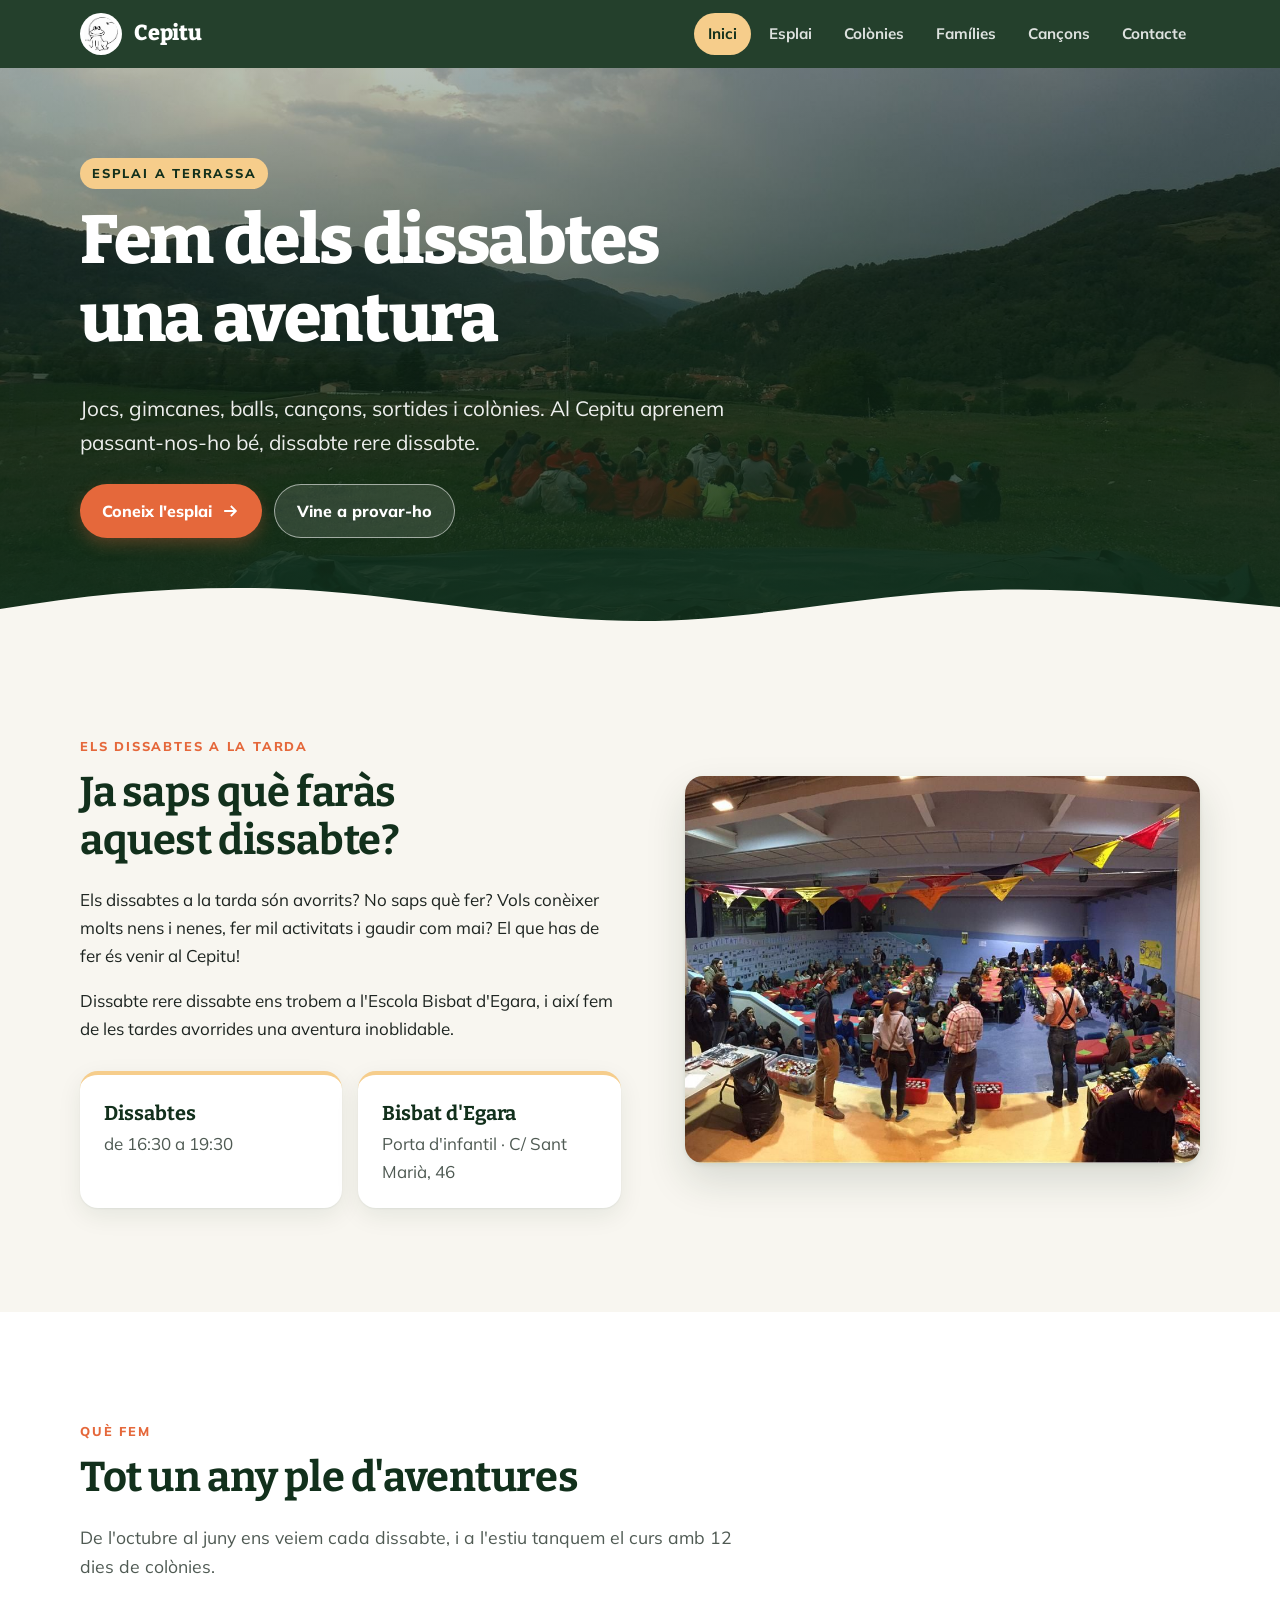
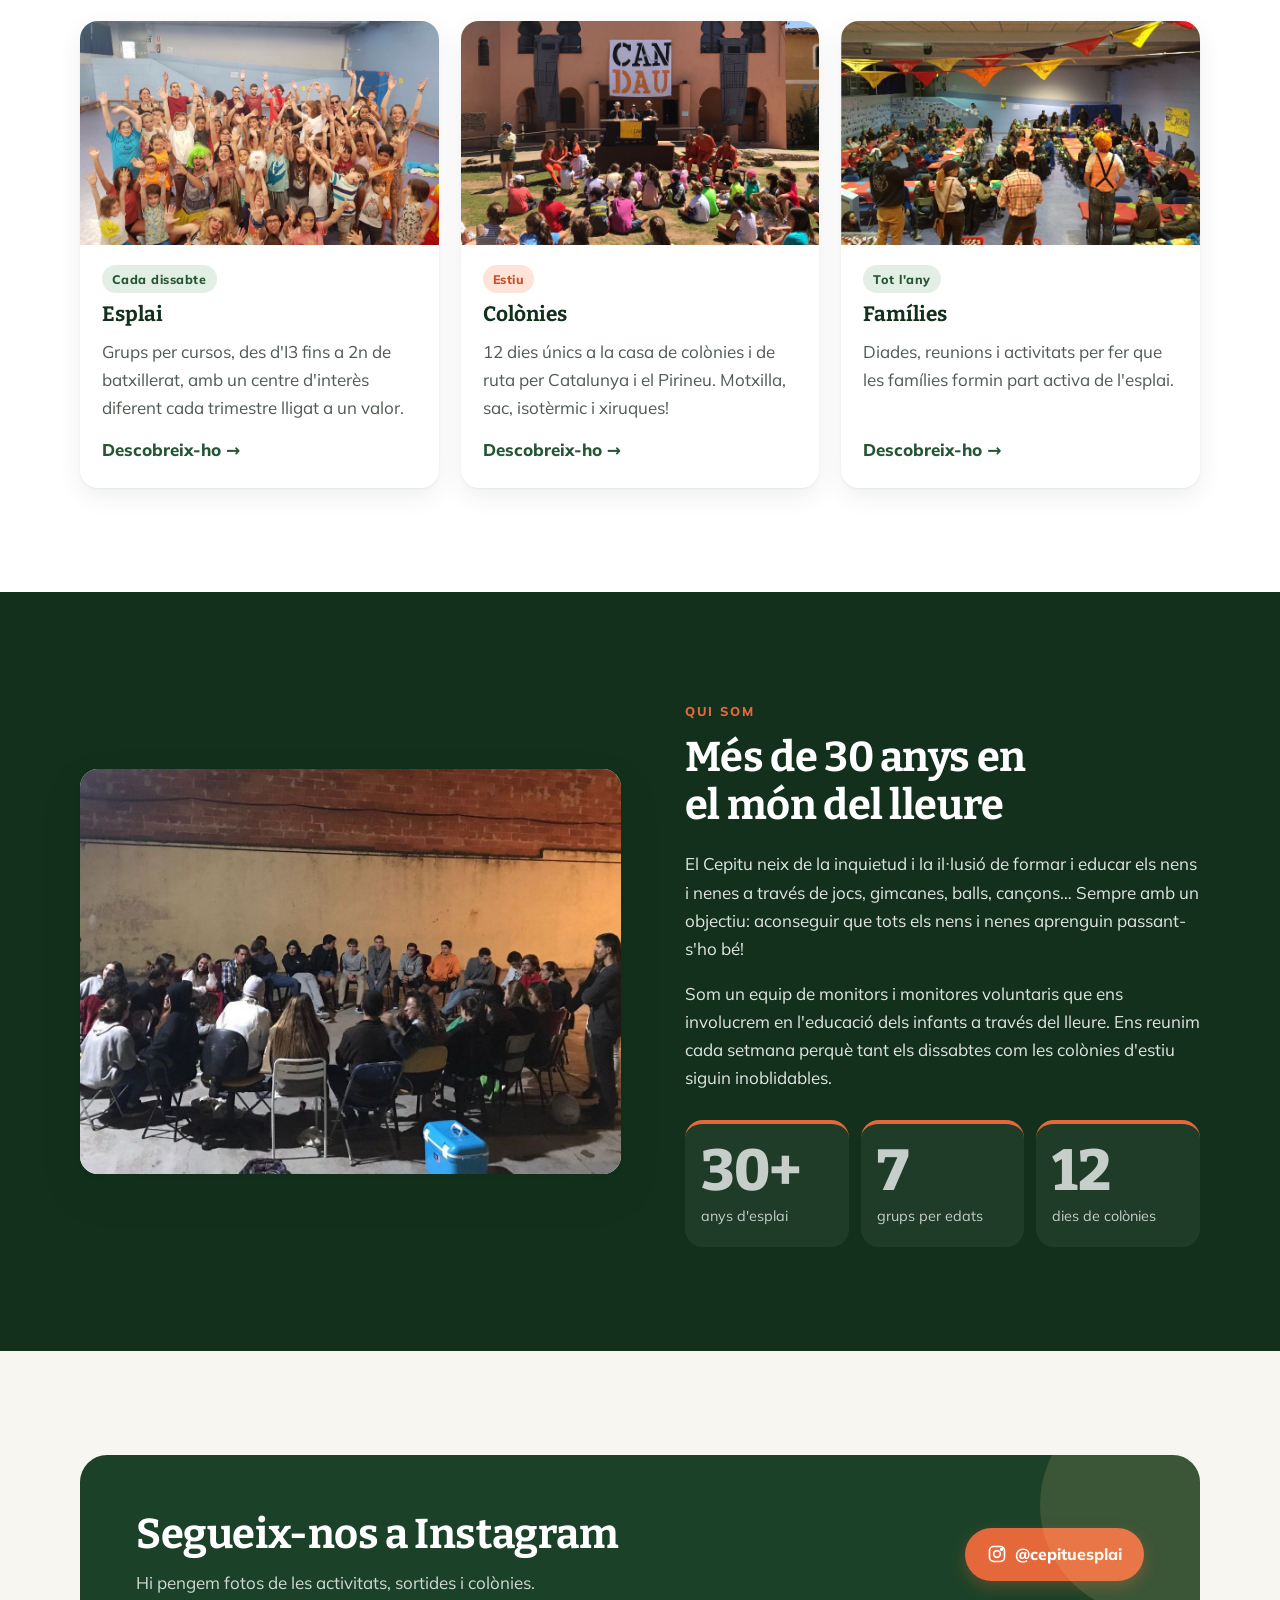
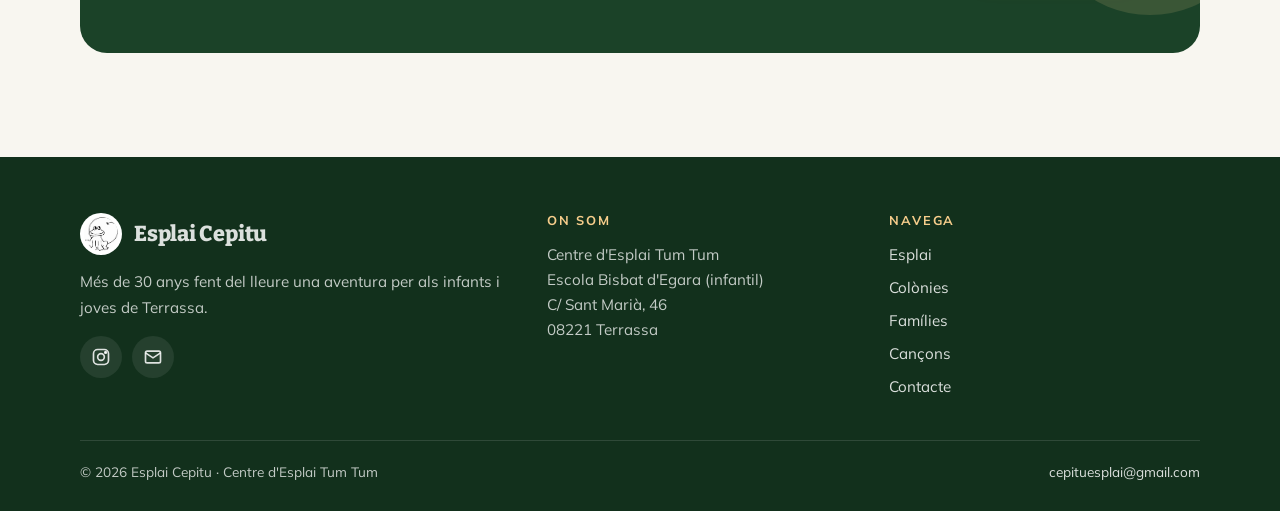
==== commit be9196a8: "Treu Facebook (no es fa servir) Co-Authored-By: Claude Opus 5.5 <noreply@anthropic.com>" ====
--- a/index.html
+++ b/index.html
@@ -157,7 +157,6 @@
           <p style="margin-top:14px">Més de 30 anys fent del lleure una aventura per als infants i joves de Terrassa.</p>
           <div class="social">
             <a href="https://www.instagram.com/cepituesplai/" aria-label="Instagram" rel="noopener"><svg viewBox="0 0 24 24" fill="none" stroke="currentColor" stroke-width="2" aria-hidden="true"><rect x="3" y="3" width="18" height="18" rx="5"/><circle cx="12" cy="12" r="4"/><circle cx="17.5" cy="6.5" r="1" fill="currentColor"/></svg></a>
-            <a href="https://www.facebook.com/cepituesplai/" aria-label="Facebook" rel="noopener"><svg viewBox="0 0 24 24" fill="currentColor" aria-hidden="true"><path d="M13.5 21v-7.5h2.5l.4-3h-2.9V8.6c0-.9.3-1.5 1.5-1.5h1.5V4.4c-.3 0-1.2-.1-2.2-.1-2.2 0-3.7 1.3-3.7 3.8v2.4H8.1v3h2.5V21h2.9z"/></svg></a>
             <a href="mailto:cepituesplai@gmail.com" aria-label="Correu electrònic"><svg viewBox="0 0 24 24" fill="none" stroke="currentColor" stroke-width="2" aria-hidden="true"><rect x="3" y="5" width="18" height="14" rx="2"/><path d="m3 7 9 6 9-6"/></svg></a>
           </div>
         </div>
